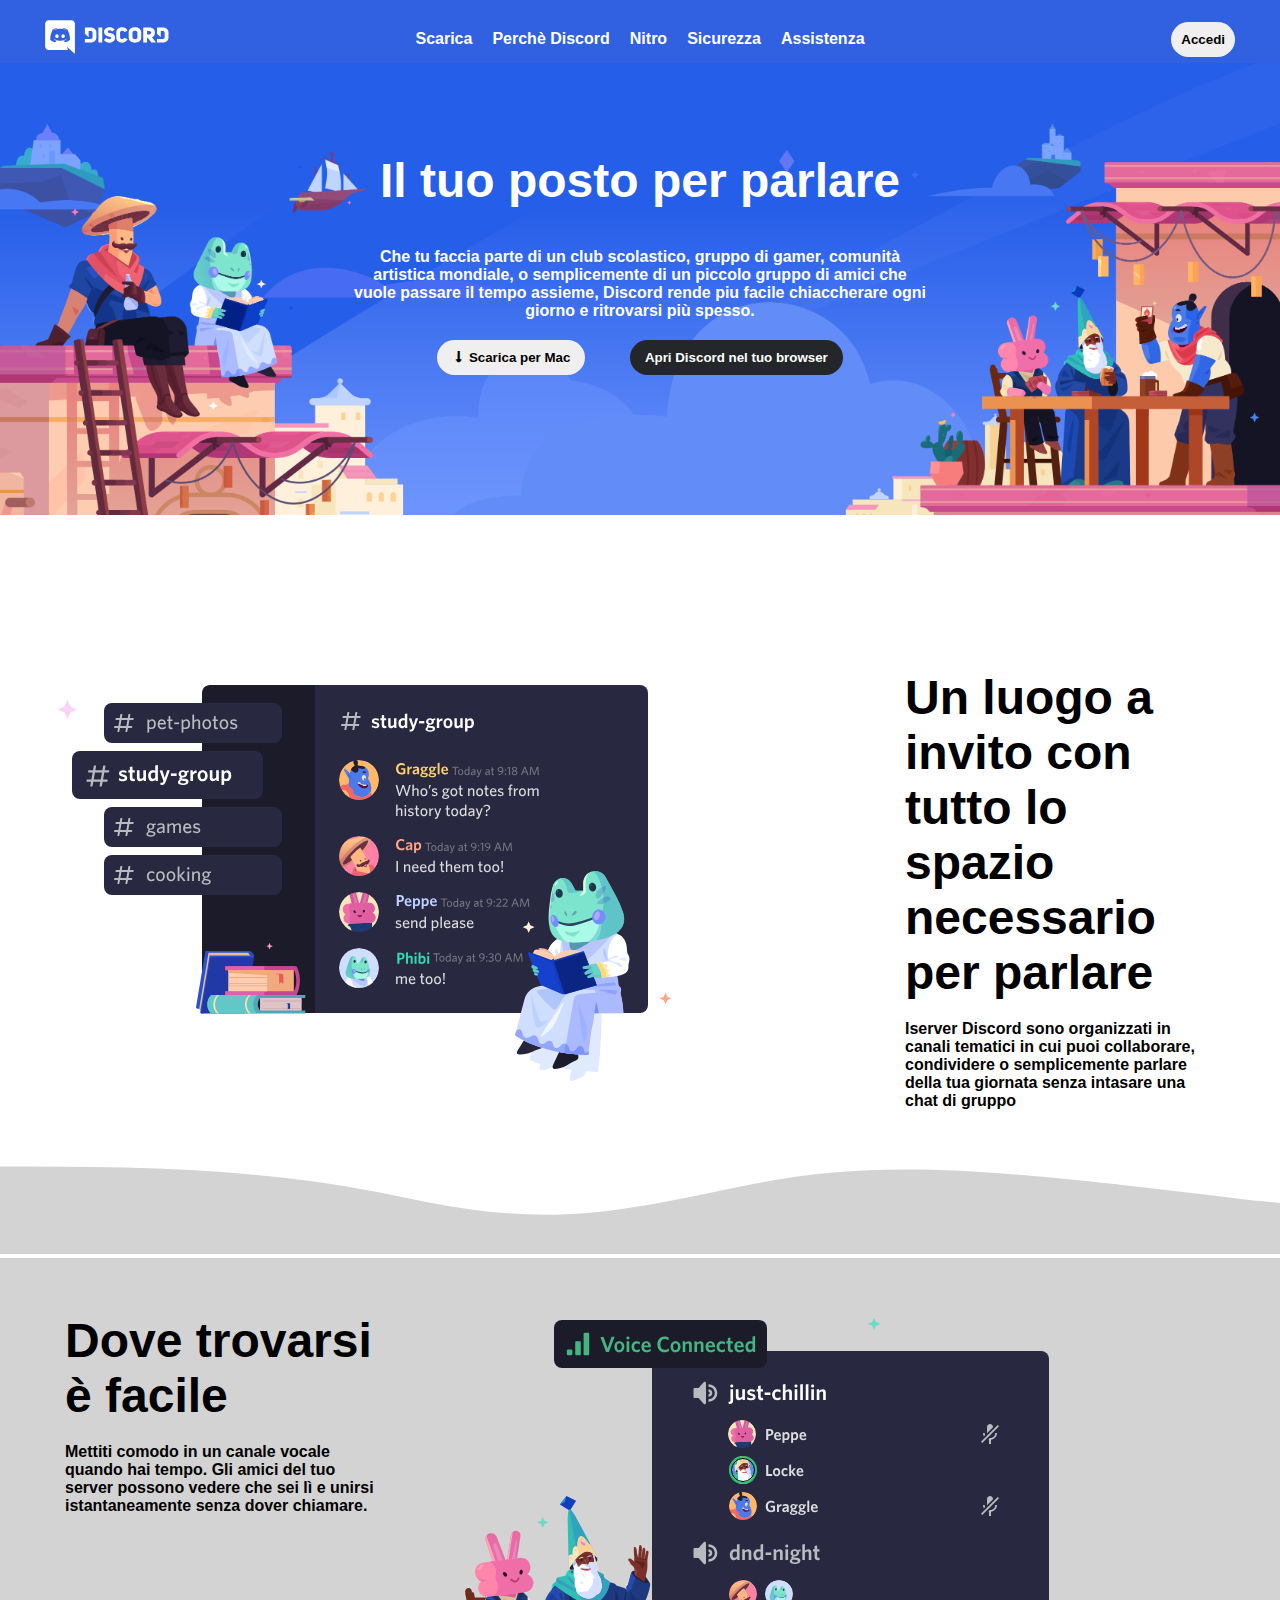
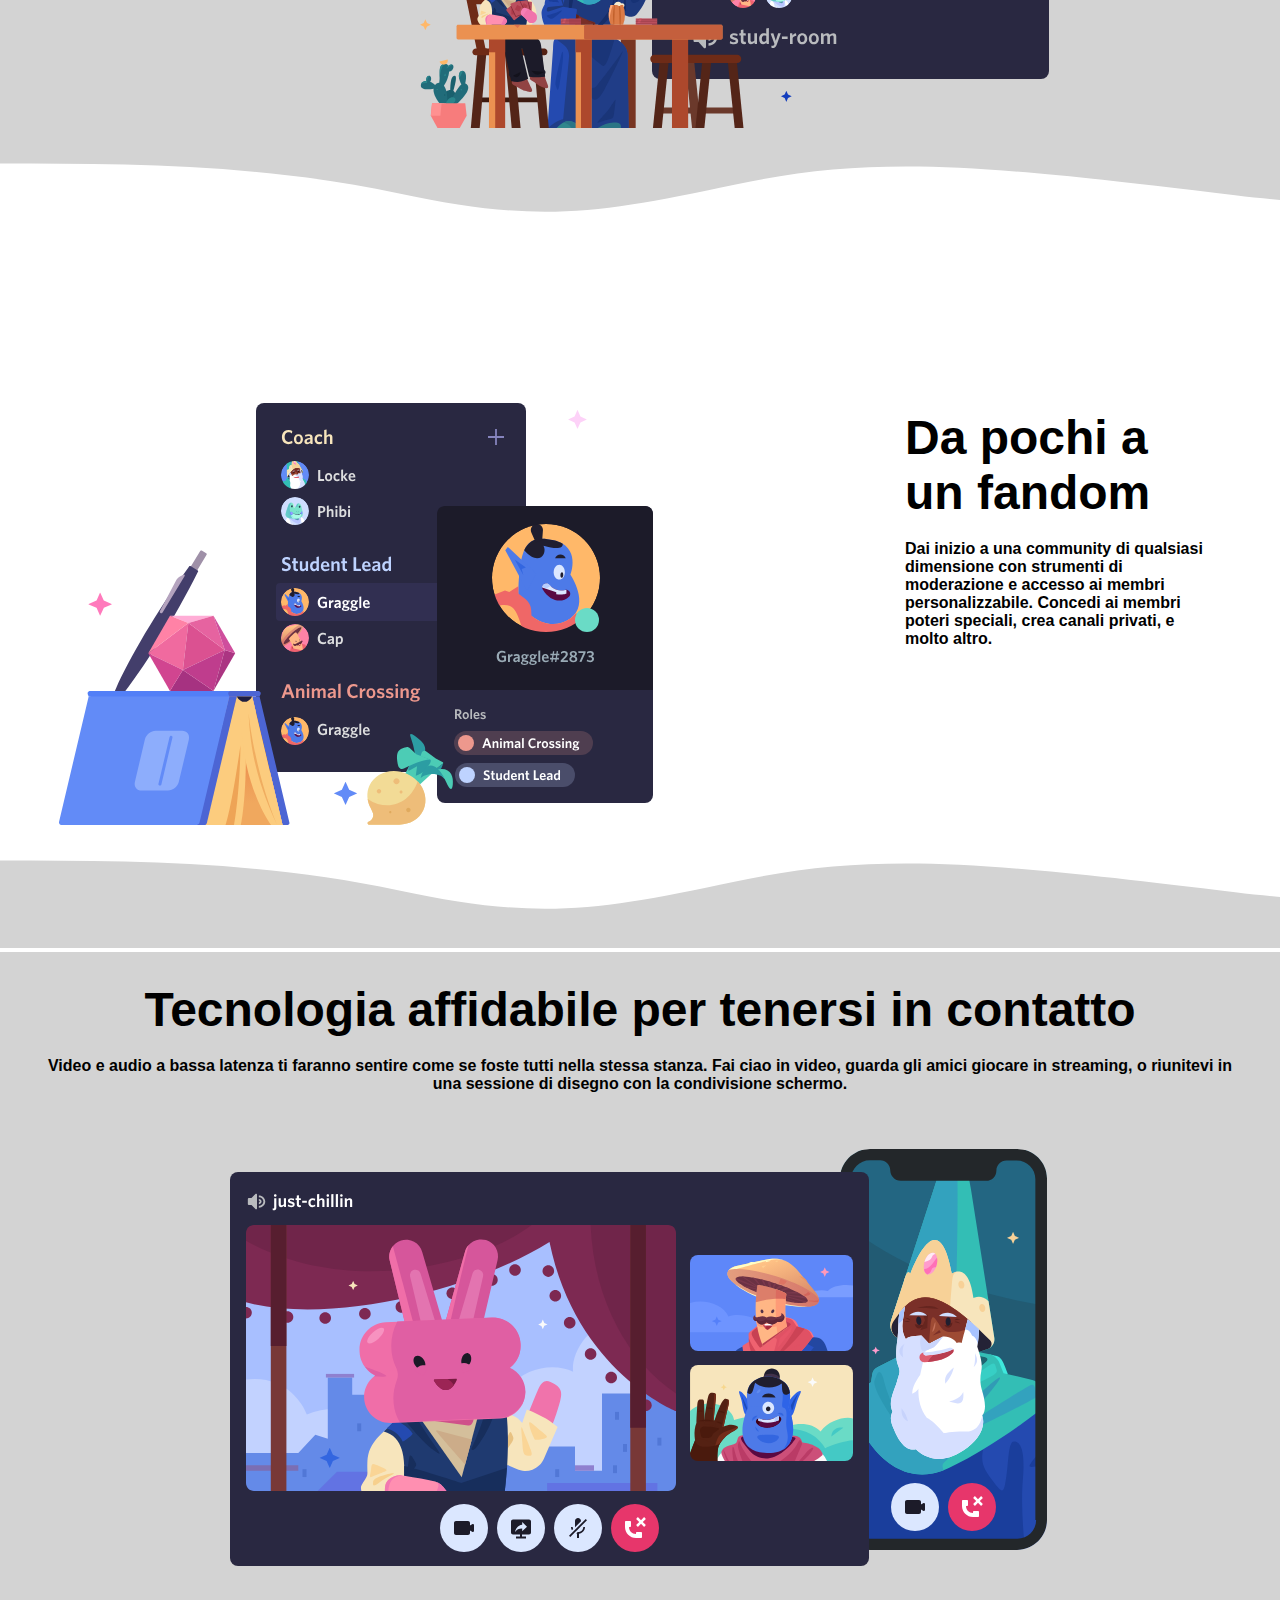
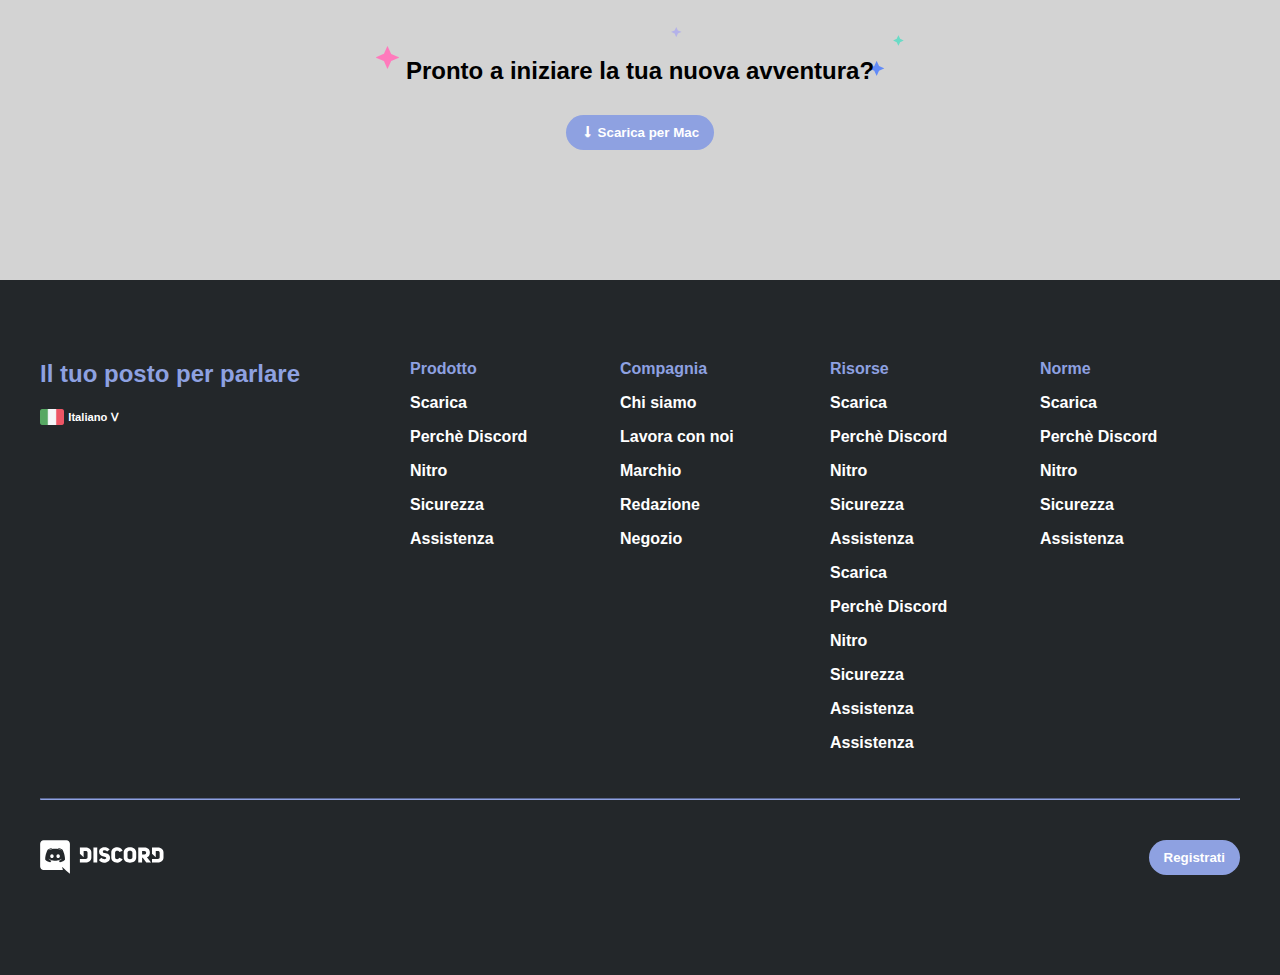
==== bonus/index.html @ ea691abf "Inizializzazione bonus" ====
<!DOCTYPE html>
<html lang="en">
    <head>
        <meta charset="UTF-8">
        <meta http-equiv="X-UA-Compatible" content="IE=edge">
        <meta name="viewport" content="width=device-width, initial-scale=1.0">
        <title>Discord</title>

        <link rel="stylesheet" href="css/style.css">

        <link href="https://fonts.cdnfonts.com/css/whitney-2" rel="stylesheet">

        <link rel="stylesheet" href="https://cdnjs.cloudflare.com/ajax/libs/font-awesome/6.2.0/css/all.min.css" integrity="sha512-xh6O/CkQoPOWDdYTDqeRdPCVd1SpvCA9XXcUnZS2FmJNp1coAFzvtCN9BmamE+4aHK8yyUHUSCcJHgXloTyT2A==" crossorigin="anonymous" referrerpolicy="no-referrer" />
                
    </head>
    <body>

        <header>
            <!-- sezione logo e links -->
            <div class="container container-flex header-top">
                <div class="header-line">
                    <img src="img/logo.svg" alt="Immagine non trovata">
                </div>

                <nav class="header-line">
                    <ul class="container-flex">
                        <li>
                            <a href="#">Scarica</a>
                        </li>
                        <li>
                            <a href="#">Perchè Discord</a>
                        </li>
                        <li>
                            <a href="#">Nitro</a>
                        </li>
                        <li>
                            <a href="#">Sicurezza</a>
                        </li>
                        <li>
                            <a href="#">Assistenza</a>
                        </li>
                    </ul>
                </nav>

                <div class="header-line container-flex">
                    <button>Accedi</button>
                </div>
            </div>

            <!-- sezione titolo -->
            <div class="header-bottom container-flex">
                <div class="title">
                    <h1>Il tuo posto per parlare</h1>

                    <p>Che tu faccia parte di un club scolastico, gruppo di gamer, comunità artistica mondiale, o semplicemente di un piccolo gruppo di amici che vuole passare il tempo assieme, Discord rende piu facile chiaccherare ogni giorno e ritrovarsi più spesso.</p>

                    <div class="buttons">
                        <button>🠗 Scarica per Mac</button>
                        <button>Apri Discord nel tuo browser</button>
                    </div>
                 </div>
            </div>
        </header>

        <!-- sezione centrale -->
        <main>
            <!-- sezioni row -->
            <section class="white-background">
                <div class="container container-flex">
                    <div class="column-img">
                        <img src="img/item1.svg" alt="Immagine non trovata">
                    </div>

                    <div class="column-text">
                        <h2>Un luogo a invito con tutto lo spazio necessario per parlare</h2>

                        <p>Iserver Discord sono organizzati in canali tematici in cui puoi collaborare, condividere o semplicemente parlare della tua giornata senza intasare una chat di gruppo</p>
                    </div>
                </div>
            </section>

            <svg class="wave-gray" version="1.1" xmlns="http://www.w3.org/2000/svg" viewBox="0 0 1440 100" preserveAspectRatio="none">
                <path class="wavePath-haxJK1 animationPaused-2hZ4IO" d="M826.337463,25.5396311 C670.970254,58.655965 603.696181,68.7870267 447.802481,35.1443383 C293.342778,1.81111414 137.33377,1.81111414 0,1.81111414 L0,150 L1920,150 L1920,1.81111414 C1739.53523,-16.6853983 1679.86404,73.1607868 1389.7826,37.4859505 C1099.70117,1.81111414 981.704672,-7.57670281 826.337463,25.5396311 Z" fill="currentColor"></path>
            </svg>
            
            <section class="gray-background">
                <div class="container container-flex">
                    <div class="column-text">
                        <h2>Dove trovarsi è facile</h2>

                        <p>Mettiti comodo in un canale vocale quando hai tempo. Gli amici del tuo server possono vedere che sei lì e unirsi istantaneamente senza dover chiamare.</p>
                    </div>

                    <div class="column-img">
                        <img src="img/item2.svg" alt="Immagine non trovata">
                    </div>
                </div>
            </section>

            <svg class="wave-white" version="1.1" xmlns="http://www.w3.org/2000/svg" viewBox="0 0 1440 100" preserveAspectRatio="none">
                <path class="wavePath-haxJK1 animationPaused-2hZ4IO" d="M826.337463,25.5396311 C670.970254,58.655965 603.696181,68.7870267 447.802481,35.1443383 C293.342778,1.81111414 137.33377,1.81111414 0,1.81111414 L0,150 L1920,150 L1920,1.81111414 C1739.53523,-16.6853983 1679.86404,73.1607868 1389.7826,37.4859505 C1099.70117,1.81111414 981.704672,-7.57670281 826.337463,25.5396311 Z" fill="currentColor"></path>
            </svg>

            <section class="white-background">
                <div class="container container-flex">
                    <div class="column-img">
                        <img src="img/item3.svg" alt="Immagine non trovata">
                    </div>

                    <div class="column-text">
                        <h2>Da pochi a un fandom</h2>

                        <p>Dai inizio a una community di qualsiasi dimensione con strumenti di moderazione e accesso ai membri personalizzabile. Concedi ai membri poteri speciali, crea canali privati, e molto altro.</p>
                    </div>
                </div>
            </section>

            <svg class="wave-gray" version="1.1" xmlns="http://www.w3.org/2000/svg" viewBox="0 0 1440 100" preserveAspectRatio="none">
                <path class="wavePath-haxJK1 animationPaused-2hZ4IO" d="M826.337463,25.5396311 C670.970254,58.655965 603.696181,68.7870267 447.802481,35.1443383 C293.342778,1.81111414 137.33377,1.81111414 0,1.81111414 L0,150 L1920,150 L1920,1.81111414 C1739.53523,-16.6853983 1679.86404,73.1607868 1389.7826,37.4859505 C1099.70117,1.81111414 981.704672,-7.57670281 826.337463,25.5396311 Z" fill="currentColor"></path>
            </svg>

            <!-- sezione column -->
            <section class="gray-background">
                <div class="container">
                    <div class="big-column">
                        <h2>Tecnologia affidabile per tenersi in contatto</h2>

                        <p>Video e audio a bassa latenza ti faranno sentire come se foste tutti nella stessa stanza. Fai ciao in video, guarda gli amici giocare in streaming, o riunitevi in una sessione di disegno con la condivisione schermo.</p>
                        <div>
                            <img src="img/item4-big.svg" alt="Immagine non trovata">
                        </div>

                        <h3>Pronto a iniziare la tua nuova avventura?</h3>
                         
                        <br>

                        <button>🠗 Scarica per Mac</button>
                    </div>

                </div>
            </section>
        </main>

        <footer>
            <!-- sezione collegamenti -->
            <nav class="container container-flex">
                <div class="social">
                    <h3>Il tuo posto per parlare</h3>

                    <img src="img/ita.png" alt="Immagine non trovata">

                    <span>Italiano ᐯ</span>
                    
                    <div class="icons">
                        <i class="fa-brands fa-twitter"></i>

                        <i class="fa-brands fa-instagram"></i>

                        <i class="fa-brands fa-facebook"></i>

                        <i class="fa-brands fa-youtube"></i>
                    </div>
                </div>

                <div class="container-flex links-group">
                    <div class="links">
                        <ul>
                            <li>
                                <a href="#" class="head-link">Prodotto</a>
                            </li>
                            <li>
                                <a href="#" class="white-link">Scarica</a>
                            </li>
                            <li>
                                <a href="#" class="white-link">Perchè Discord</a>
                            </li>
                            <li>
                                <a href="#" class="white-link">Nitro</a>
                            </li>
                            <li>
                                <a href="#" class="white-link">Sicurezza</a>
                            </li>
                            <li>
                                <a href="#" class="white-link">Assistenza</a>
                            </li>
                        </ul>
                    </div>
    
                    <div class="links">
                        <ul>
                            <li>
                                <a href="#" class="head-link">Compagnia</a>
                            </li>
                            <li>
                                <a href="#" class="white-link">Chi siamo</a>
                            </li>
                            <li>
                                <a href="#" class="white-link">Lavora con noi</a>
                            </li>
                            <li>
                                <a href="#" class="white-link">Marchio</a>
                            </li>
                            <li>
                                <a href="#" class="white-link">Redazione</a>
                            </li>
                            <li>
                                <a href="#" class="white-link">Negozio</a>
                            </li>
                        </ul>
                    </div>
    
                    <div class="links">
                        <ul>
                            <li>
                                <a href="#" class="head-link">Risorse</a>
                            </li>
                            <li>
                                <a href="#" class="white-link">Scarica</a>
                            </li>
                            <li>
                                <a href="#" class="white-link">Perchè Discord</a>
                            </li>
                            <li>
                                <a href="#" class="white-link">Nitro</a>
                            </li>
                            <li>
                                <a href="#" class="white-link">Sicurezza</a>
                            </li>
                            <li>
                                <a href="#" class="white-link">Assistenza</a>
                            </li>
                            <li>
                                <a href="#" class="white-link">Scarica</a>
                            </li>
                            <li>
                                <a href="#" class="white-link">Perchè Discord</a>
                            </li>
                            <li>
                                <a href="#" class="white-link">Nitro</a>
                            </li>
                            <li>
                                <a href="#" class="white-link">Sicurezza</a>
                            </li>
                            <li>
                                <a href="#" class="white-link">Assistenza</a>
                            </li>
                            <li>
                                <a href="#" class="white-link">Assistenza</a>
                            </li>
                        </ul>
                    </div>
    
                    <div class="links">
                        <ul>
                            <li>
                                <a href="#" class="head-link">Norme</a>
                            </li>
                            <li>
                                <a href="#" class="white-link">Scarica</a>
                            </li>
                            <li>
                                <a href="#" class="white-link">Perchè Discord</a>
                            </li>
                            <li>
                                <a href="#" class="white-link">Nitro</a>
                            </li>
                            <li>
                                <a href="#" class="white-link">Sicurezza</a>
                            </li>
                            <li>
                                <a href="#" class="white-link">Assistenza</a>
                            </li>
                        </ul>
                    </div>
                </div>
            </nav>

            <hr>

            <!-- sezione finale -->
            <div class="container container-flex final">
                <img src="img/logo.svg" alt="Immagine non trovata">

                <button>Registrati</button>
            </div>
        </footer>
        
    </body>
</html>
---- bonus/css/style.css ----
/* RESET */
*{
    margin: 0;
    padding: 0;
    box-sizing: border-box;
}

/* REGOLE GENERALI */
*{
    font-family: 'Whitney', sans-serif;
    font-family: 'Whitney Semibold', sans-serif;
    font-family: 'Whitney Book', sans-serif;
    font-family: 'Whitney Light', sans-serif;

    font-weight: bold;
}

.container{
    max-width: 1200px;
    margin: 0 auto;
    min-height: 60px;
}

.container-flex{
    display: flex;
}

button{
    padding: 10px;
    border-style: none;
}

/* HEADER */
/* SEZIONE LOGO E LINKS */
header{
    padding-top: 15px;
    background-color: #3161e0;
}

.header-top{
    min-height: initial;
    align-items: center;
}

.header-top > div{
    width: 25%;
    padding: 5px;
}

.header-top > nav{
    width: 50%;
    padding: 5px;
}

.header-line.container-flex{
    justify-content: end;
}

header ul{
    list-style: none;
    justify-content: center;
}

li{
    margin-left: 10px;
    margin-right: 10px;
}

header a{
    color: white;
    text-decoration: none;
}

.header-line > button{
    border-color: white;
    border-radius: 20px;
}

/* SEZIONE TITOLO */
.header-bottom{
    padding: 50px 0 120px;
    background-image: url(../img/jumbo.png);
    background-size: cover;
}

.header-bottom.container-flex{
    justify-content: center;
}

.title{
    width: 45%;
    text-align: center;
    color: white;
}

h1{
    font-size: 3em;
    margin: 40px 0;
}

header .buttons{
    margin: 20px 0;
}

.title button{
    border-radius: 20px;
    margin: 0 20px;
    padding: 10px 15px;
}

.title button:last-child{
    background-color: #23272a;
    color: white;
}

/* SEZIONE CENTRALE */
/* SEZIONI ROW */
main .container-flex{
    justify-content: space-between;
}

.white-background{
    padding: 30px 0;
    margin-top: 100px;
}
.gray-background{
    background-color: #d3d3d3;
    padding: 30px 0;
}

.wave-gray{
    color: #d3d3d3;
}

.wave-white{
    color: white;
    background-color: #d3d3d3;
}

.column-img{
    width: 70%;
}

.column-text{
    width: 30%;
    padding: 25px;
}

h2{
    font-size: 3em;
    margin-bottom: 20px;
}

/* SEZIONE COLUMN */
.big-column{
    width: 100%;
    text-align: center;
    margin-bottom: 100px;
}

 main h3{
    font-size: 1.5em;
    background-image: url("../img/stars.svg");
    background-size: contain;
    background-repeat: no-repeat;
    display: inline-block;
    padding: 30px;
}

.big-column button{
    background-color: #8ea1e1;
    color: white;
    border-radius: 20px;
    padding: 10px 15px;
}

/* FOOTER */
/* SEZIONE COLLEGAMENTI */
footer{
    background-color: #23272a;
    padding: 80px 0;
}
.social{
    width: 30%;
}

.social > h3{
    color: #8ea1e1;
    font-size: 1.5em;
    margin-bottom: 20px;
}

.social > img{
    height: 1em;
    vertical-align: middle;
}

.social > span{
    color: white;
    vertical-align: middle;
    font-size: 0.7em;
}

.social > .icons{
    color: white;
    margin-top: 15px;
}

i + i{
    margin-left: 15px;
}

.links-group{
    width: 70%;
}

.links{
    width: 25%;
}

.links > ul{
    list-style: none;
}

.links .head-link{
    color: #8ea1e1;
}

.links .white-link{
    color: white;
}

.links li{
    margin-bottom: 1em;
}

.links a{
    text-decoration: none;
}

hr{
    border-color: #8ea1e1;
    height: 2px;
    max-width: 1200px;
    margin: 30px auto 0;
}

/* SEZIONE FINALE */
.container-flex.final{
    justify-content: space-between;
    align-items: center;
    padding: 20px 0;
    margin-top: 20px;
}

.final > button{
    color: white;
    background-color: #8ea1e1;
    border-radius: 20px;
    padding: 10px 15px;
}




/* DEBUG */
.debug header{
    background-color: #add8e6;
}

.debug .header-top{
    background-color: #daa520;
}

.debug .header-line{
    border: 2px dashed black;
}

.debug .header-bottom{
    background-color: #00008b;
}

.debug .title{
    background-color: #ee82ee;
    border: 2px dashed black;
    height: 300px;
}

.debug .column-img{
    background-color: #1e90ff;
    border: 2px dashed black;
    height: 400px;
}

.debug .column-text{
    background-color: #ffc0cb;
    border: 2px dashed black;
    height: 400px;
}

.debug .big-column{
    background-color: #228b22;
    border: 2px dashed black;
    height: 600px;
}

.debug footer{
    background-color: #23272a;
}

.debug .social{
    background-color: #f08080;
    border: 2px dashed black;
    height: 400px;
}

.debug .links{
    background-color: #20b2aa;
    border: 2px dashed white;
    height: 400px;
}

.debug .final{
    background-color: #7fffd4;
}

.debug .final > div{
    border: 2px dashed black;
    background-color: #ffc0cb;
}
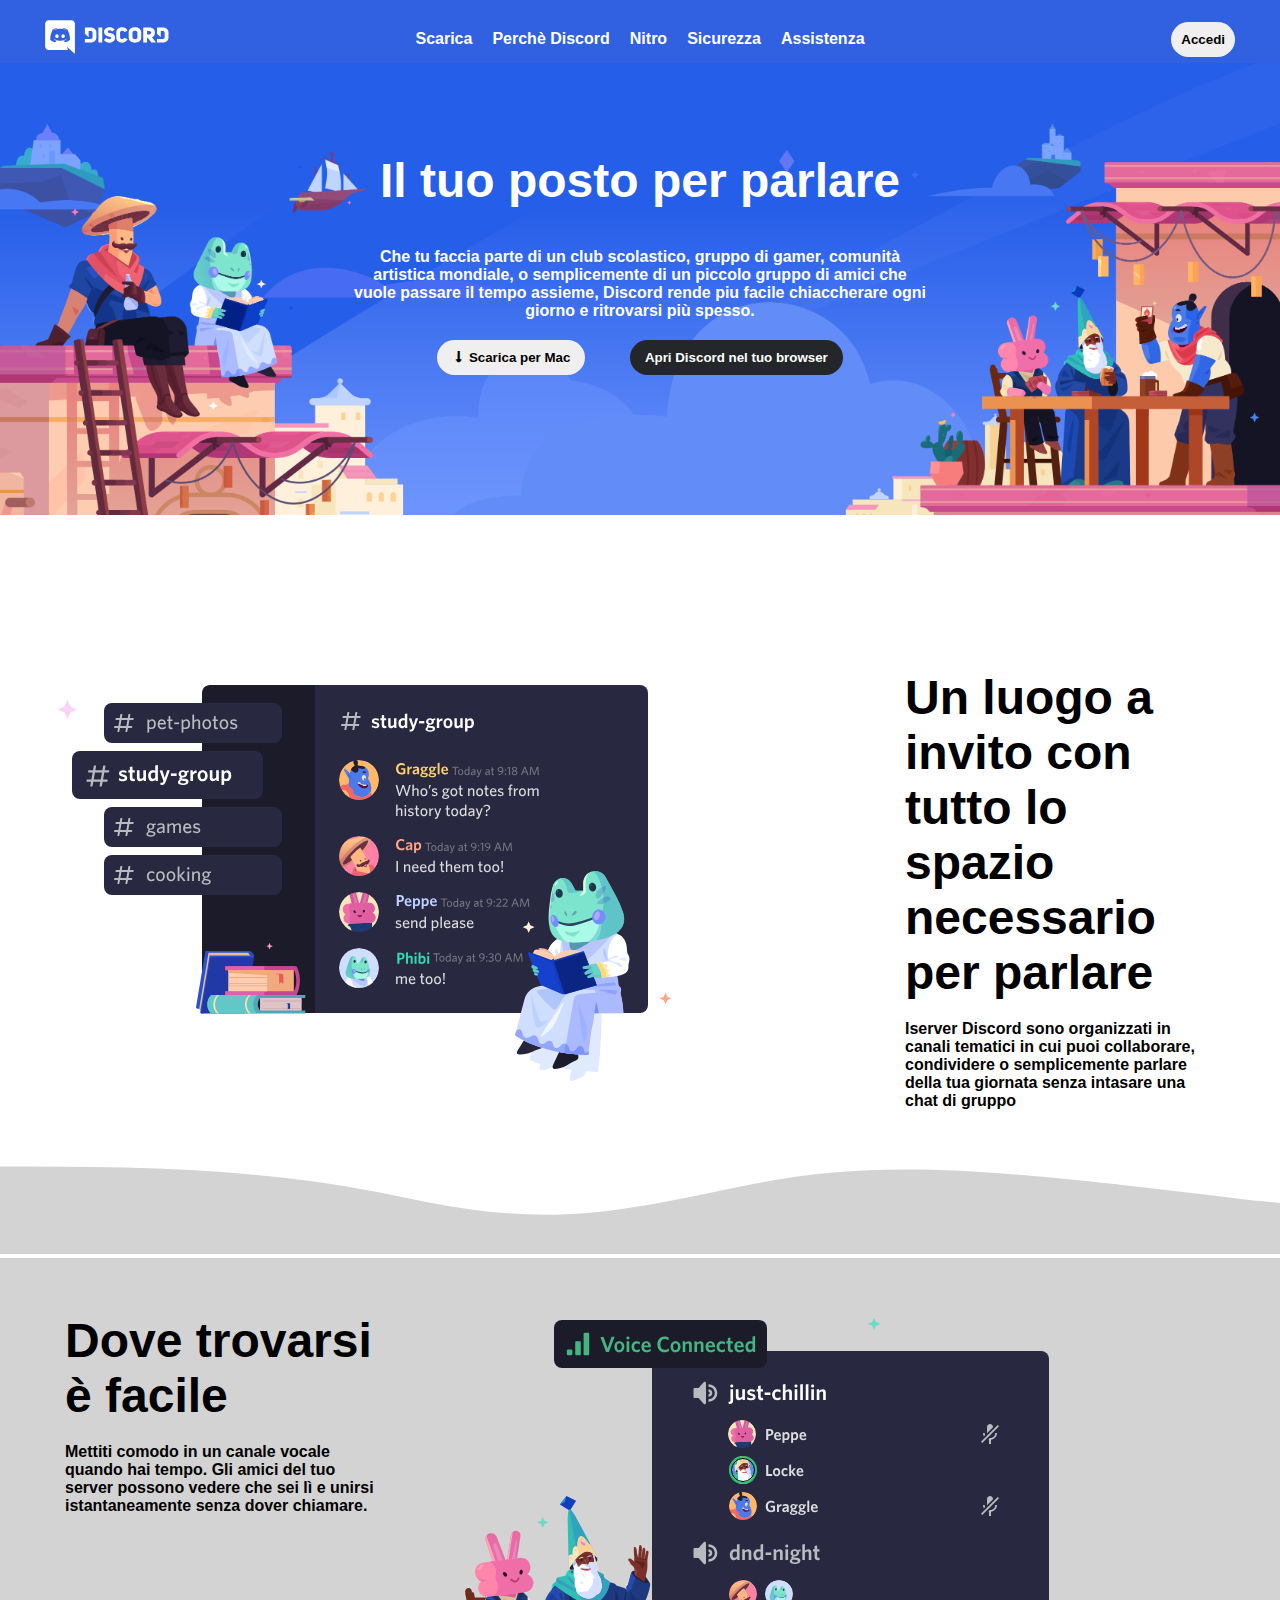
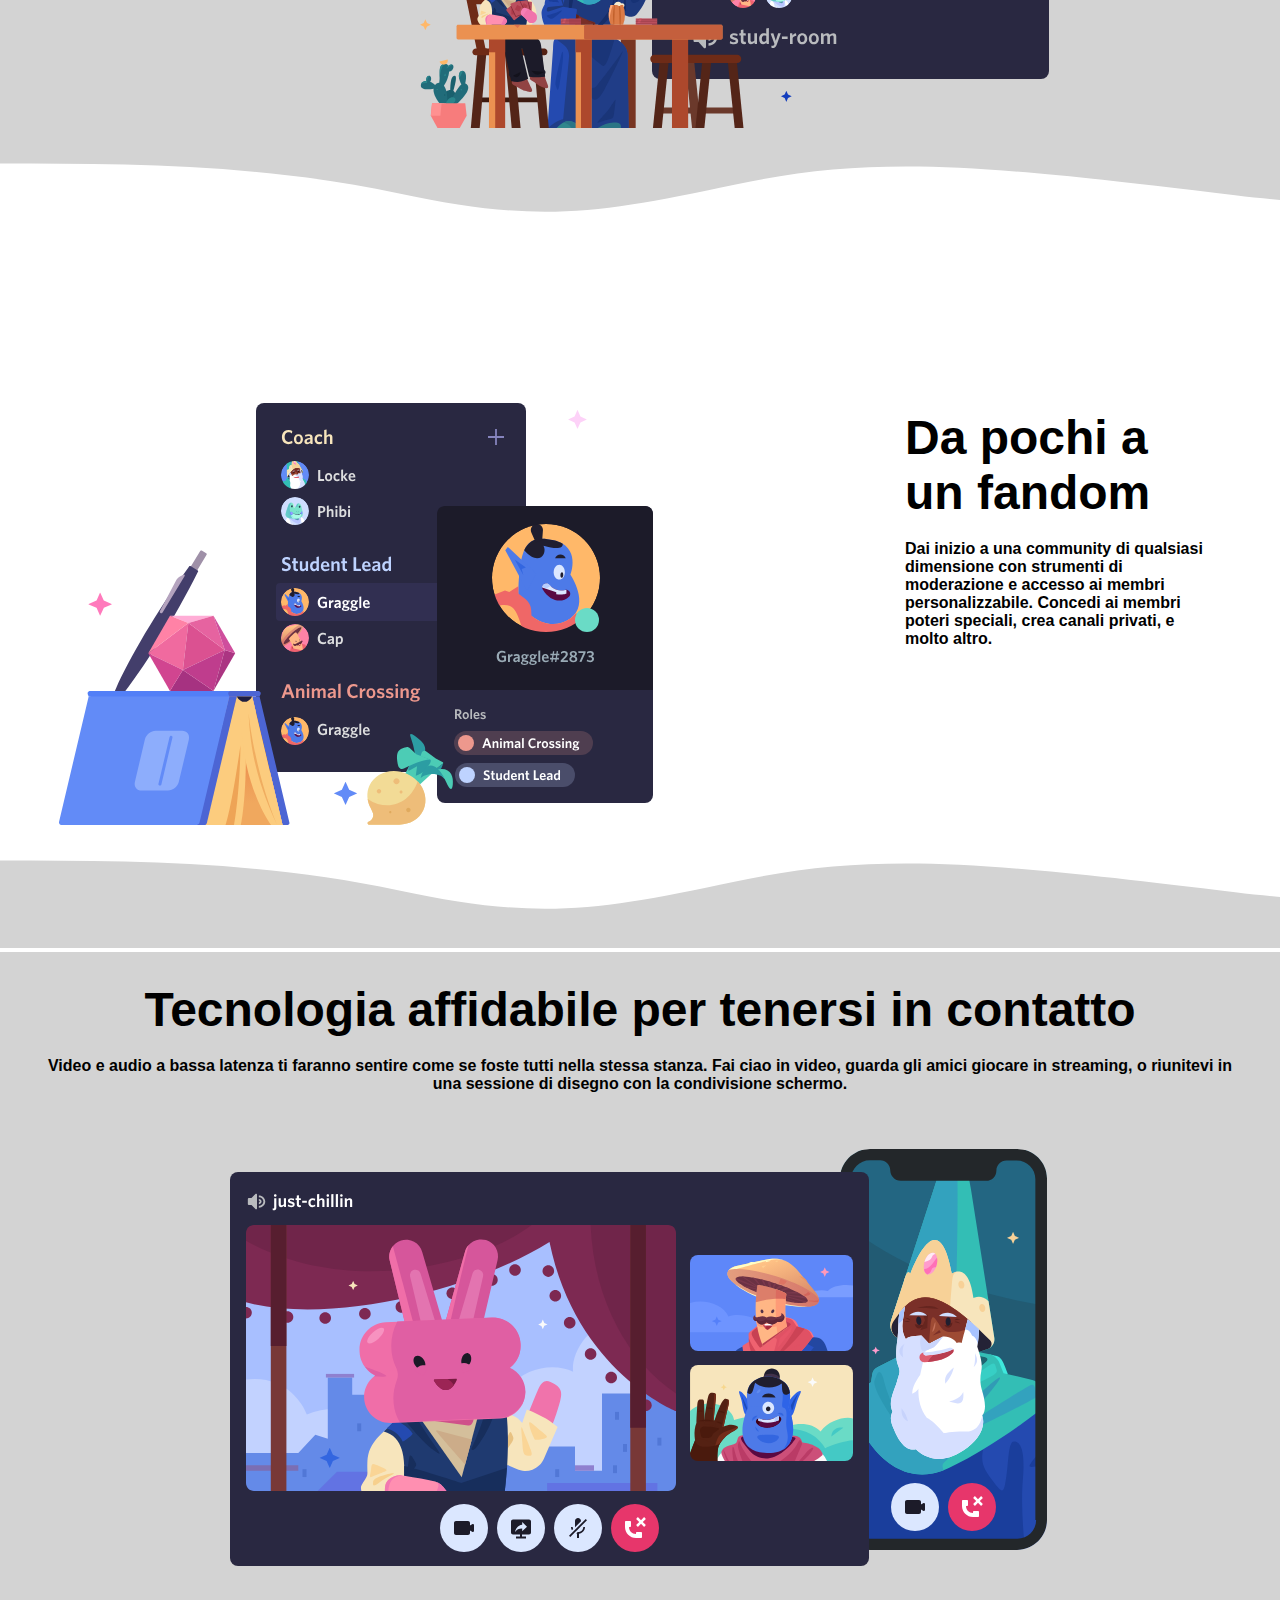
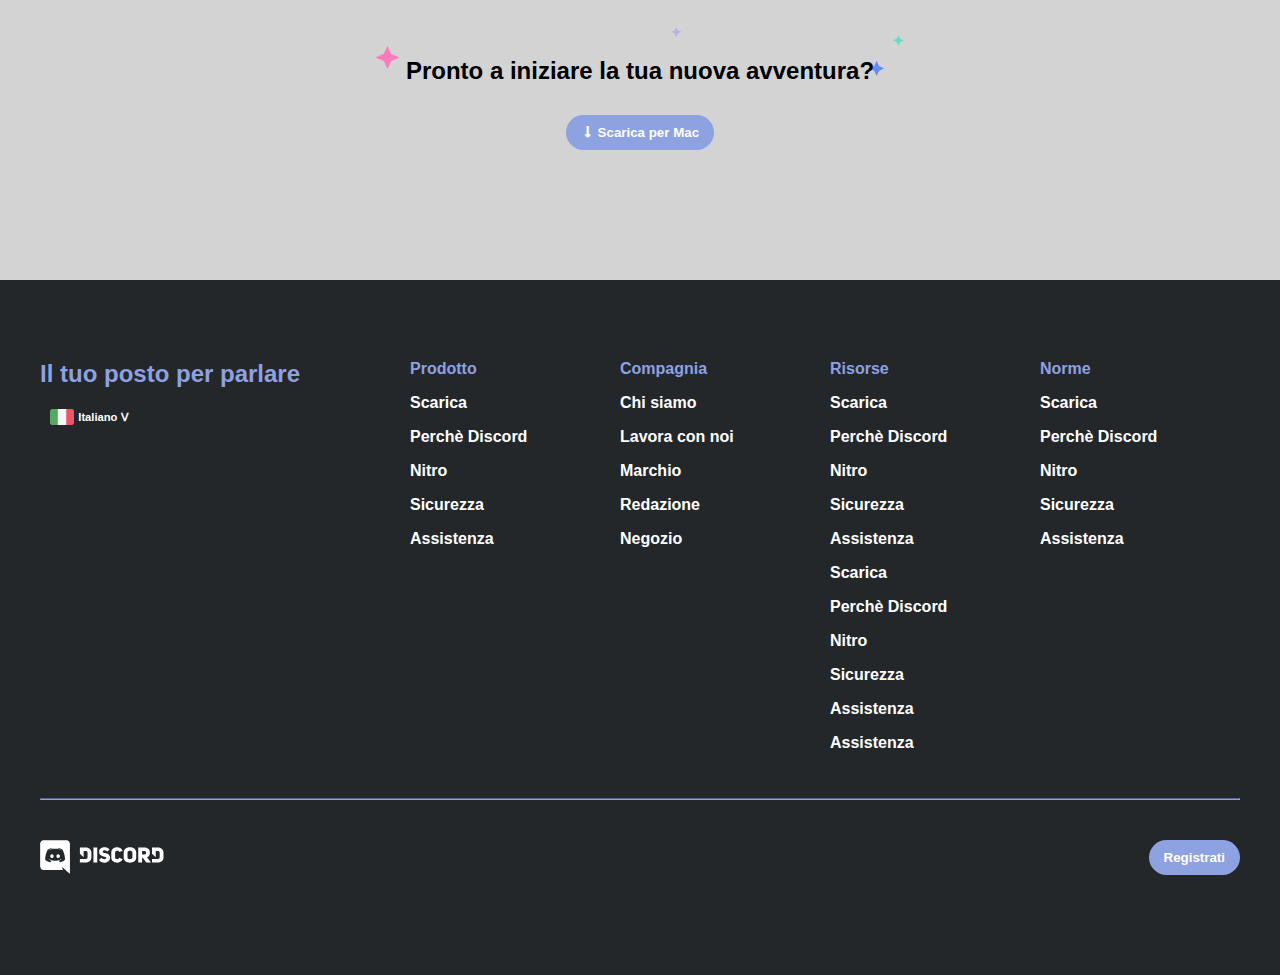
==== commit 132b30f5: "Add menù social a scomparsa" ====
--- a/bonus/index.html
+++ b/bonus/index.html
@@ -147,9 +147,23 @@
                 <div class="social">
                     <h3>Il tuo posto per parlare</h3>
 
-                    <img src="img/ita.png" alt="Immagine non trovata">
-
-                    <span>Italiano ᐯ</span>
+                    <ul>
+                        <li>
+                            <img src="img/ita.png" alt="Immagine non trovata"> <a href="#" id="main-language">Italiano ᐯ</a>
+
+                            <ul>
+                                <li>
+                                    <a href="#" class="language">English</a>
+                                </li>
+                                <li>
+                                    <a href="#" class="language">French</a>
+                                </li>
+                                <li>
+                                    <a href="#" class="language">German</a>
+                                </li>
+                            </ul>
+                        </li>
+                    </ul>
                     
                     <div class="icons">
                         <i class="fa-brands fa-twitter"></i>
--- a/bonus/css/style.css
+++ b/bonus/css/style.css
@@ -30,6 +30,20 @@
     border-style: none;
 }
 
+button:hover{
+    background-color: crimson;
+    color: white;
+    cursor: pointer;
+}
+
+.title button:last-child:hover{
+    background-color: crimson;
+}
+
+ul{
+    list-style: none;
+}
+
 /* HEADER */
 /* SEZIONE LOGO E LINKS */
 header{
@@ -57,7 +71,6 @@
 }
 
 header ul{
-    list-style: none;
     justify-content: center;
 }
 
@@ -190,15 +203,16 @@
     margin-bottom: 20px;
 }
 
-.social > img{
+.social img{
     height: 1em;
     vertical-align: middle;
 }
 
-.social > span{
+.social  a{
     color: white;
     vertical-align: middle;
     font-size: 0.7em;
+    text-decoration: none;
 }
 
 .social > .icons{
@@ -210,16 +224,53 @@
     margin-left: 15px;
 }
 
+.icons > i:hover{
+    cursor: pointer;
+    color: #8ea1e1;
+}
+
+.social a{
+    display: inline-block;
+}
+
+.social li{
+    display: inline-block;
+}
+
+.social li:hover{
+    background-color: #23272a;
+}
+
+.social li:hover ul{
+    display: block;
+}
+
+ .social ul li ul {
+    position: absolute;
+    display: none;
+  }
+
+.social ul li ul li { 
+    display: block; 
+    background-color: #23272a;
+}
+
+.language{
+    display: block;
+    background-color: #23272a;
+    color: white;
+    font-size: 0.7em;
+    margin-top: 5px;
+    padding-left: 10px;
+}
+
+
 .links-group{
     width: 70%;
 }
 
 .links{
     width: 25%;
-}
-
-.links > ul{
-    list-style: none;
 }
 
 .links .head-link{
@@ -263,6 +314,7 @@
 
 
 
+
 /* DEBUG */
 .debug header{
     background-color: #add8e6;
